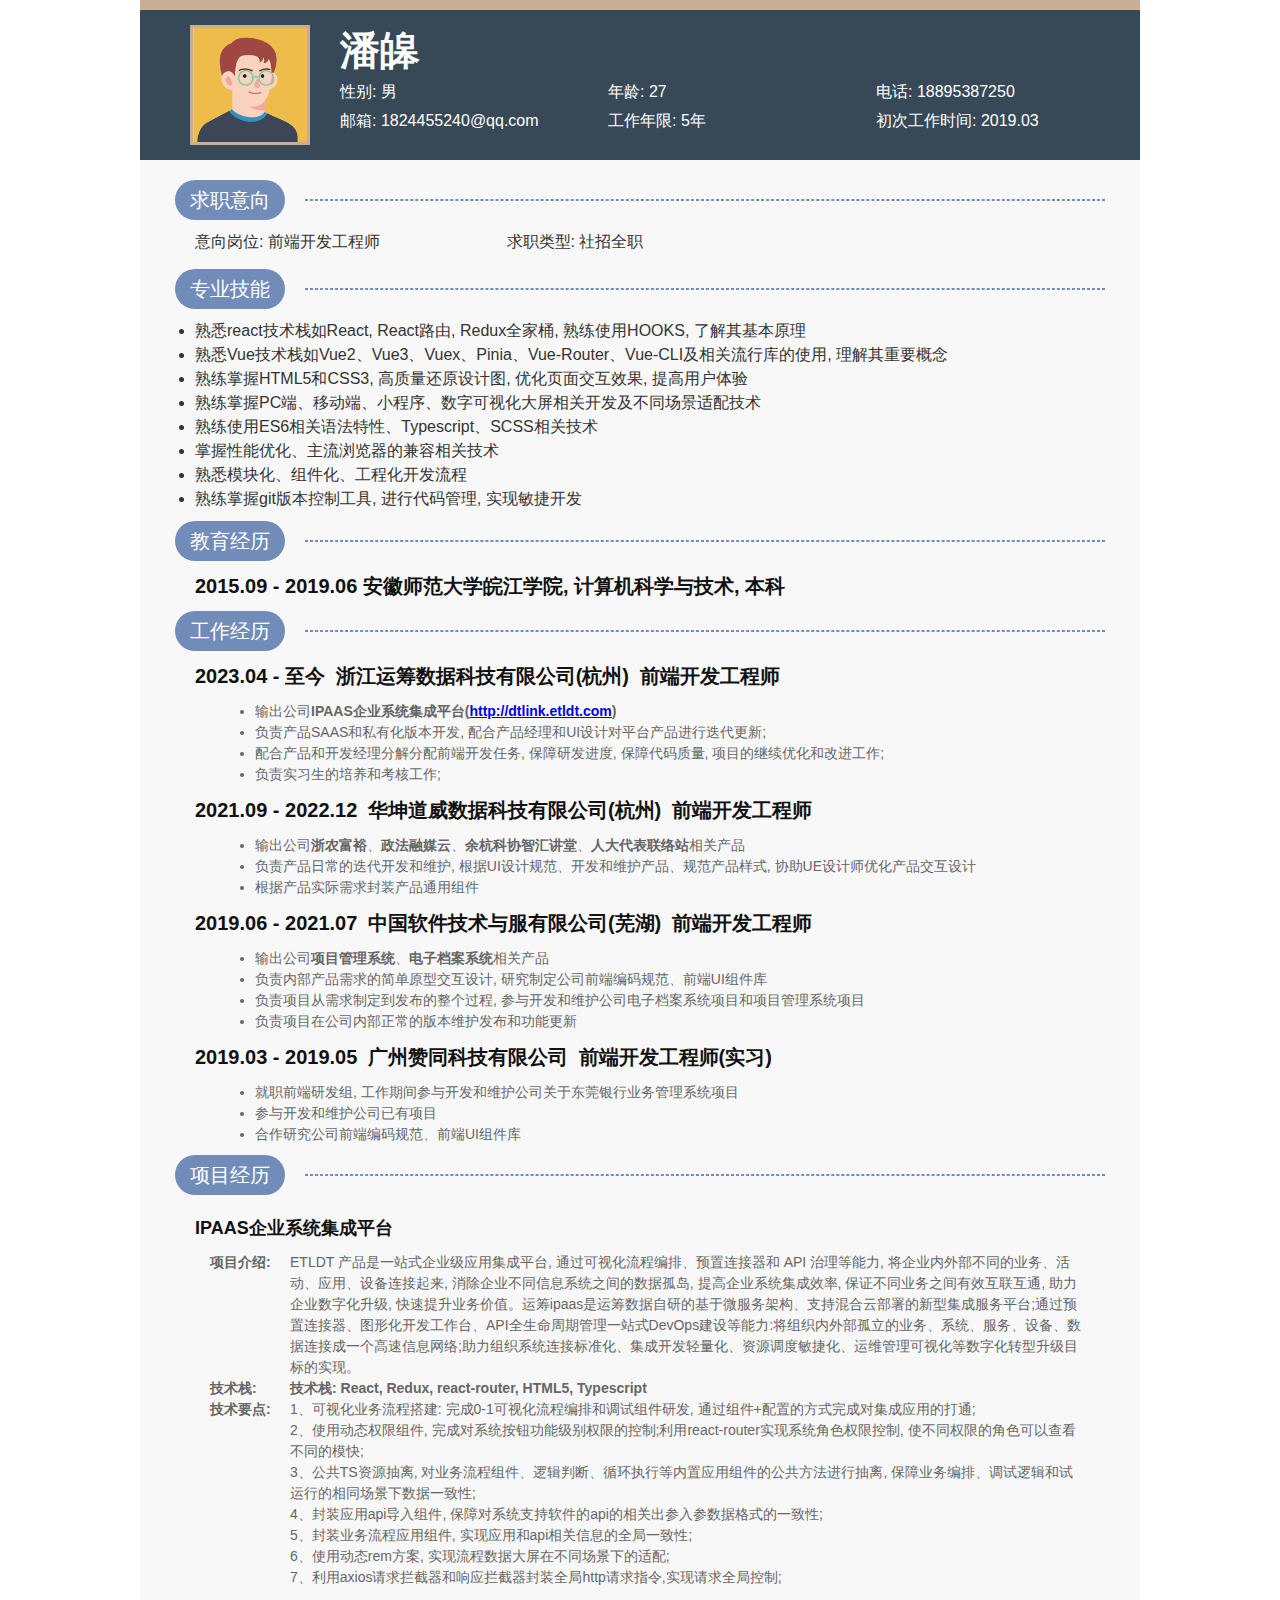
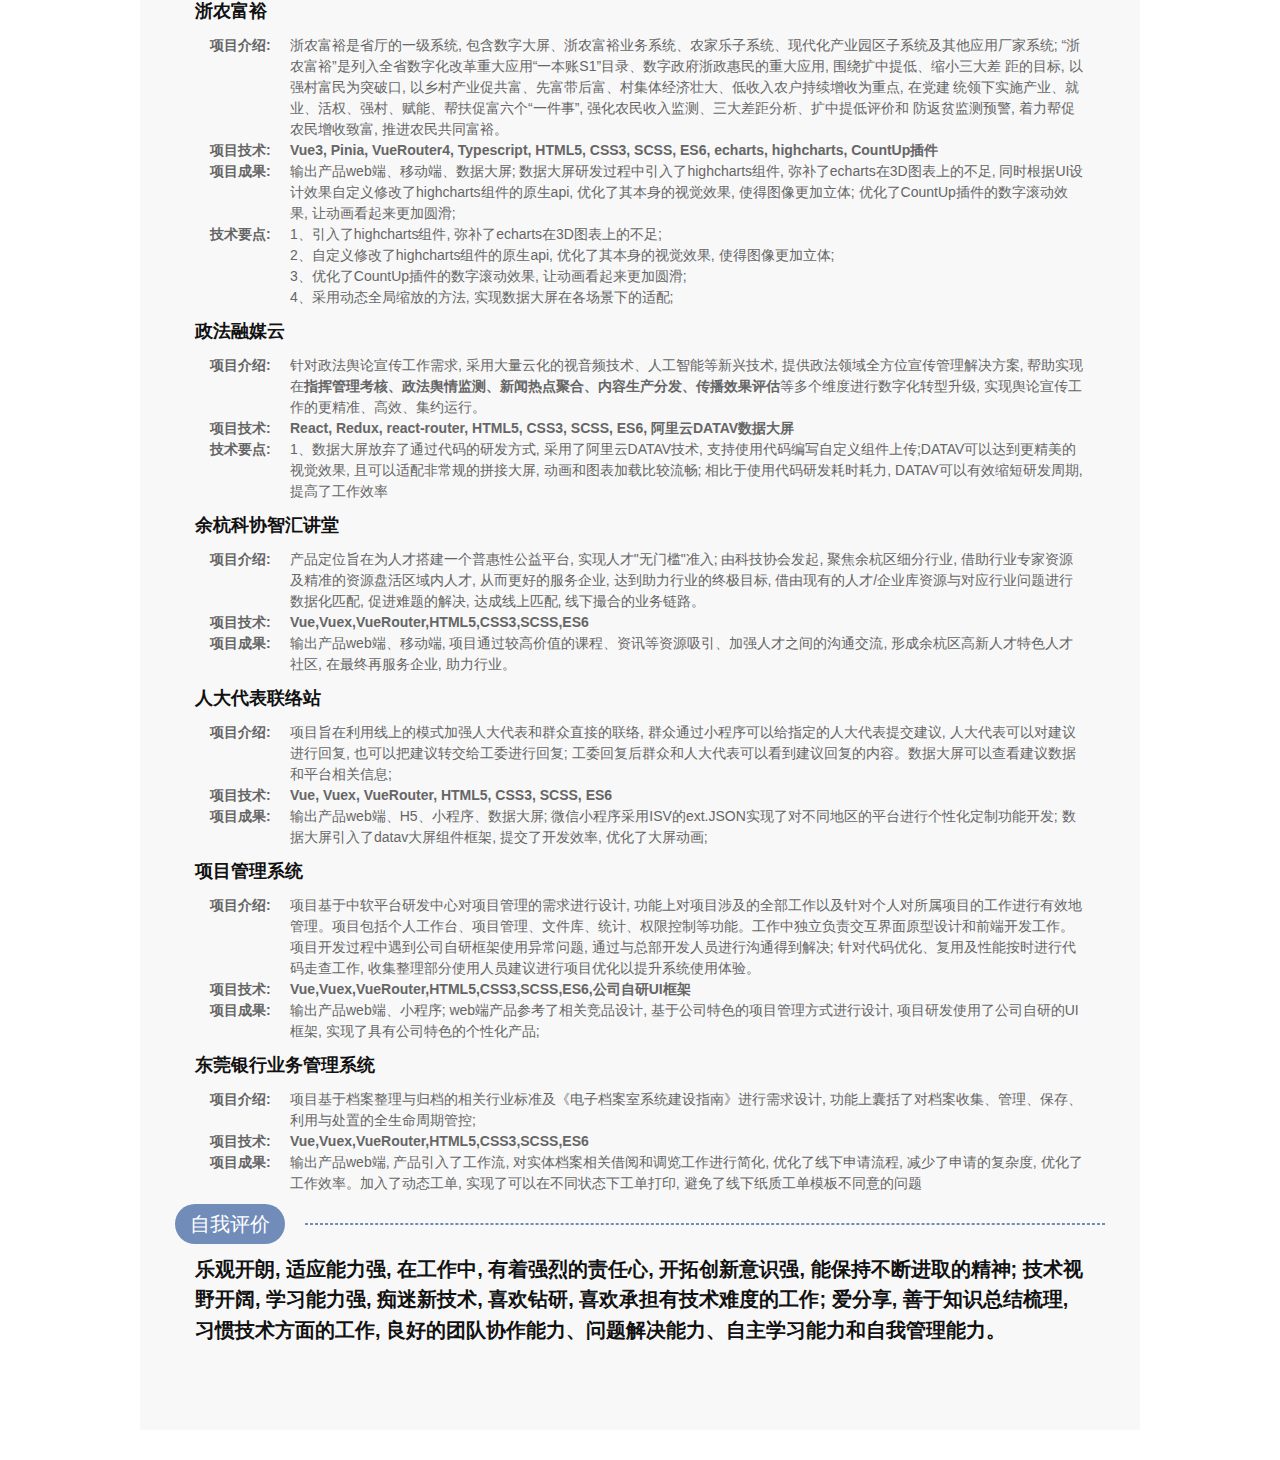
==== react.html @ ef7d13a5 "简历修改" ====
<!--
 * @Author: pckinghao 1824455240@qq.com
 * @Date: 2022-11-08 16:19:52
 * @LastEditors: pckinghao 1824455240@qq.com
 * @LastEditTime: 2024-02-26 15:59:13
 * @FilePath: \Resume\index.html
 * @Description: 这是默认设置,请设置`customMade`, 打开koroFileHeader查看配置 进行设置: https://github.com/OBKoro1/koro1FileHeader/wiki/%E9%85%8D%E7%BD%AE
-->
<!DOCTYPE html>
<html lang="en">

<head>
  <meta charset="UTF-8">
  <meta name="viewport" content="width=device-width, initial-scale=1.0">
  <meta http-equiv="X-UA-Compatible" content="ie=edge">
  <title>潘皞-前端-本科-5年-计算机科学与技术</title>
  <link rel="stylesheet" href="react.css">
  <link rel="stylesheet" href="https://at.alicdn.com/t/c/font_1466709_0gerwmd848k.css">
  <style>
    @media print {
      * {
        font: 16px/1.5 SimSun, STKaiti, "Microsoft YaHei", SimHei, Helvetica, Arial;
      }
      .wrapper {
        margin: 0;
      }
      li strong {
        color: rgb(0, 0, 0);
        /* font-weight: bolder; */
      }
    }
  </style>
</head>

<body>
  <div class="wrapper layout clearfix">
    <div class="userInfo">
      <div class="block-golden"></div>
      <div class="block-darkblue">
        <div class="block-darkblue-name">潘皞</div>
        <div class="block-darkblue-info">
          <div>性别: 男</div>
          <div>年龄: 27</div>
          <div>电话: 18895387250</div>
          <div>邮箱: 1824455240@qq.com</div>
          <div>工作年限: 5年</div>
          <div>初次工作时间: 2019.03</div>
        </div>
      </div>
      <img src="img/图片.png" alt="">
    </div>
    <div class="resume-body">
      <div class="job-intention">
        <div class="header-title"><span class="iconfont icon-yixiangxueyuan"> 求职意向 </span><span class="dashed"></span></div>
        <div class="job-info resume-body-pd">
          <div>意向岗位: 前端开发工程师</div>
          <div>求职类型: 社招全职</div>
          <div></div>
        </div>
      </div>
      <div class="skills">
        <div class="header-title"><span class="iconfont icon-gongju"> 专业技能 </span><span class="dashed"></span></div>
        <div class="resume-body-pd">
          <li>熟悉react技术栈如React, React路由, Redux全家桶, 熟练使用HOOKS, 了解其基本原理</li>
          <li>熟悉Vue技术栈如Vue2、Vue3、Vuex、Pinia、Vue-Router、Vue-CLI及相关流行库的使用, 理解其重要概念</li>
          <li>熟练掌握HTML5和CSS3, 高质量还原设计图, 优化页面交互效果, 提高用户体验</li>
          <li>熟练掌握PC端、移动端、小程序、数字可视化大屏相关开发及不同场景适配技术</li>
          <li>熟练使用ES6相关语法特性、Typescript、SCSS相关技术</li>
          <li>掌握性能优化、主流浏览器的兼容相关技术</li>
          <li>熟悉模块化、组件化、工程化开发流程</li>
          <li>熟练掌握git版本控制工具, 进行代码管理, 实现敏捷开发</li>
        </div>
      </div>
      <div class="educational">
        <div class="header-title"><span class="iconfont icon-education"> 教育经历 </span><span class="dashed"></span></div>
        <div class="school resume-body-pd">
          <h3><strong>2015.09 - 2019.06  安徽师范大学皖江学院, 计算机科学与技术, 本科</strong></h3>
        </div>
      </div>
      <div class="work">
        <div class="header-title"><span class="iconfont icon-gongzuo"> 工作经历 </span><span class="dashed"></span></div>
        <div class="work-list resume-body-pd">
          <div>
            <h3><strong>
              <span>2023.04 - 至今
              </span>
              <span>浙江运筹数据科技有限公司(杭州)</span>
              <span>前端开发工程师</span>
            </strong></h3>
            <div class="list-item">
              <ul>
                <li>输出公司<strong>IPAAS企业系统集成平台(<a href="http://dtlink.etldt.com">http://dtlink.etldt.com</a>)</strong></li>
                <li>负责产品SAAS和私有化版本开发, 配合产品经理和UI设计对平台产品进行迭代更新;</li>
                <li>配合产品和开发经理分解分配前端开发任务, 保障研发进度, 保障代码质量, 项目的继续优化和改进工作;</li>
                <li>负责实习生的培养和考核工作;</li>
              </ul>
            </div>
          </div>
          <div>
            <h3><strong>
              <span>2021.09 - 2022.12</span>
              <span>华坤道威数据科技有限公司(杭州)</span>
              <span>前端开发工程师</span>
            </strong></h3>
            <div class="list-item">
              <ul>
                <li>输出公司<strong>浙农富裕</strong>、<strong>政法融媒云</strong>、<strong>余杭科协智汇讲堂</strong>、<strong>人大代表联络站</strong>相关产品</li>
                <li>负责产品日常的迭代开发和维护, 根据UI设计规范、开发和维护产品、规范产品样式, 协助UE设计师优化产品交互设计</li>
                <li>根据产品实际需求封装产品通用组件</li>
              </ul>
            </div>
          </div>
          <div>
            <h3><strong>
              <span>2019.06 - 2021.07</span>
              <span>中国软件技术与服有限公司(芜湖)</span>
              <span>前端开发工程师</span>
            </strong></h3>
            <div class="list-item">
              <ul>
                <li>输出公司<strong>项目管理系统</strong>、<strong>电子档案系统</strong>相关产品</li>
                <li>负责内部产品需求的简单原型交互设计, 研究制定公司前端编码规范、前端UI组件库</li>
                <li>负责项目从需求制定到发布的整个过程, 参与开发和维护公司电子档案系统项目和项目管理系统项目</li>
                <li>负责项目在公司内部正常的版本维护发布和功能更新</li>
              </ul>
            </div>
          </div>
          <div>
            <h3><strong>
              <span>2019.03 - 2019.05</span>
              <span>广州赞同科技有限公司</span>
              <span>前端开发工程师(实习)</span>
            </strong></h3>
            <div class="list-item">
              <ul>
                <li>就职前端研发组, 工作期间参与开发和维护公司关于东莞银行业务管理系统项目</li>
                <li>参与开发和维护公司已有项目</li>
                <li>合作研究公司前端编码规范、前端UI组件库</li>
              </ul>
            </div>
          </div>
        </div>
      </div>
      <div class="projects">
        <div class="header-title"><span class="iconfont icon-xiangmu"> 项目经历 </span><span class="dashed"></span></div>
        <div class="projects-list resume-body-pd">
          <div class="list-item">
            <div>
              <h4>IPAAS企业系统集成平台</h4>
              <ul>
                <li>
                  <div class="list-item-header"><strong>项目介绍:  </strong></div>
                  <div>
                    ETLDT 产品是一站式企业级应用集成平台, 通过可视化流程编排、预置连接器和 API 治理等能力, 将企业内外部不同的业务、活动、应用、设备连接起来, 消除企业不同信息系统之间的数据孤岛, 提高企业系统集成效率, 保证不同业务之间有效互联互通, 助力企业数字化升级, 快速提升业务价值。运筹ipaas是运筹数据自研的基于微服务架构、支持混合云部署的新型集成服务平台;通过预置连接器、图形化开发工作台、API全生命周期管理一站式DevOps建设等能力:将组织内外部孤立的业务、系统、服务、设备、数据连接成一个高速信息网络;助力组织系统连接标准化、集成开发轻量化、资源调度敏捷化、运维管理可视化等数字化转型升级目标的实现。
                  </div>
                </li>
                <li>
                  <div class="list-item-header"><strong>技术栈:  </strong></div>
                  <div><strong>技术栈:  React, Redux, react-router, HTML5, Typescript</strong></div>
                </li>
                <li>
                  <div class="list-item-header"><strong>技术要点:  </strong></div>
                  <div>
                    1、可视化业务流程搭建: 完成0-1可视化流程编排和调试组件研发, 通过组件+配置的方式完成对集成应用的打通; 
                    <br />
                    2、使用动态权限组件, 完成对系统按钮功能级别权限的控制;利用react-router实现系统角色权限控制, 使不同权限的角色可以查看不同的模快;
                    <br />
                    3、公共TS资源抽离, 对业务流程组件、逻辑判断、循环执行等内置应用组件的公共方法进行抽离, 保障业务编排、调试逻辑和试运行的相同场景下数据一致性;
                    <br />
                    4、封装应用api导入组件, 保障对系统支持软件的api的相关出参入参数据格式的一致性;
                    <br />
                    5、封装业务流程应用组件, 实现应用和api相关信息的全局一致性;
                    <br />
                    6、使用动态rem方案, 实现流程数据大屏在不同场景下的适配;
                    <br />
                    7、利用axios请求拦截器和响应拦截器封装全局http请求指令,实现请求全局控制;
                  </div>
                </li>
              </ul>
            </div>
            <div>
              <h4>浙农富裕</h4>
              <ul>
                <li>
                  <div class="list-item-header"><strong>项目介绍:  </strong></div>
                  <div>浙农富裕是省厅的一级系统, 包含数字大屏、浙农富裕业务系统、农家乐子系统、现代化产业园区子系统及其他应用厂家系统; “浙农富裕”是列入全省数字化改革重大应用“一本账S1”目录、数字政府浙政惠民的重大应用, 围绕扩中提低、缩小三大差 距的目标, 以强村富民为突破口, 以乡村产业促共富、先富带后富、村集体经济壮大、低收入农户持续增收为重点, 在党建 统领下实施产业、就业、活权、强村、赋能、帮扶促富六个“一件事”, 强化农民收入监测、三大差距分析、扩中提低评价和 防返贫监测预警, 着力帮促农民增收致富, 推进农民共同富裕。</div>
                </li>
                <li>
                  <div class="list-item-header"><strong>项目技术:  </strong></div>
                  <div><strong>Vue3, Pinia, VueRouter4, Typescript, HTML5, CSS3, SCSS, ES6, echarts, highcharts, CountUp插件</strong></div>
                </li>
                <li>
                  <div class="list-item-header"><strong>项目成果:  </strong></div>
                  <div>输出产品web端、移动端、数据大屏; 数据大屏研发过程中引入了highcharts组件, 弥补了echarts在3D图表上的不足, 同时根据UI设计效果自定义修改了highcharts组件的原生api, 优化了其本身的视觉效果, 使得图像更加立体; 优化了CountUp插件的数字滚动效果, 让动画看起来更加圆滑; </div>
                </li>
                <li>
                  <div class="list-item-header"><strong>技术要点:  </strong></div>
                  <div>
                    1、引入了highcharts组件, 弥补了echarts在3D图表上的不足;
                    <br />
                    2、自定义修改了highcharts组件的原生api, 优化了其本身的视觉效果, 使得图像更加立体;
                    <br />
                    3、优化了CountUp插件的数字滚动效果, 让动画看起来更加圆滑;
                    <br />
                    4、采用动态全局缩放的方法, 实现数据大屏在各场景下的适配;
                  </div>
                </li>
              </ul>
            </div>
            <div>
              <h4>政法融媒云</h4>
              <ul>
                <li>
                  <div class="list-item-header"><strong>项目介绍:  </strong></div>
                  <div>针对政法舆论宣传工作需求, 采用大量云化的视音频技术、人工智能等新兴技术, 提供政法领域全方位宣传管理解决方案, 帮助实现在<strong>指挥管理考核、政法舆情监测、新闻热点聚合、内容生产分发、传播效果评估</strong>等多个维度进行数字化转型升级, 实现舆论宣传工作的更精准、高效、集约运行。</div>
                </li>
                <li>
                  <div class="list-item-header"><strong>项目技术:  </strong></div>
                  <div><strong>React, Redux, react-router, HTML5, CSS3, SCSS, ES6, 阿里云DATAV数据大屏</strong></div>
                </li>
                <li>
                  <div class="list-item-header"><strong>技术要点:  </strong></div>
                  <div>
                    1、数据大屏放弃了通过代码的研发方式, 采用了阿里云DATAV技术, 支持使用代码编写自定义组件上传;DATAV可以达到更精美的视觉效果, 且可以适配非常规的拼接大屏, 动画和图表加载比较流畅; 相比于使用代码研发耗时耗力, DATAV可以有效缩短研发周期, 提高了工作效率
                  </div>
                </li>
              </ul>
            </div>
            <div>
              <h4>余杭科协智汇讲堂</h4>
              <ul>
                <li>
                  <div class="list-item-header"><strong>项目介绍:  </strong></div>
                  <div>产品定位旨在为人才搭建一个普惠性公益平台, 实现人才"无门槛"准入; 由科技协会发起, 聚焦余杭区细分行业, 借助行业专家资源及精准的资源盘活区域内人才, 从而更好的服务企业, 达到助力行业的终极目标, 借由现有的人才/企业库资源与对应行业问题进行数据化匹配, 促进难题的解决, 达成线上匹配, 线下撮合的业务链路。</div>
                </li>
                <li>
                  <div class="list-item-header"><strong>项目技术:  </strong></div>
                  <div><strong>Vue,Vuex,VueRouter,HTML5,CSS3,SCSS,ES6</strong></div>
                </li>
                <li>
                  <div class="list-item-header"><strong>项目成果:  </strong></div>
                  <div>输出产品web端、移动端, 项目通过较高价值的课程、资讯等资源吸引、加强人才之间的沟通交流, 形成余杭区高新人才特色人才社区, 在最终再服务企业, 助力行业。</div>
                </li>
              </ul>
            </div>
            <div>
              <h4>人大代表联络站</h4>
              <ul>
                <li>
                  <div class="list-item-header"><strong>项目介绍:  </strong></div>
                  <div>项目旨在利用线上的模式加强人大代表和群众直接的联络, 群众通过小程序可以给指定的人大代表提交建议, 人大代表可以对建议进行回复, 也可以把建议转交给工委进行回复; 工委回复后群众和人大代表可以看到建议回复的内容。数据大屏可以查看建议数据和平台相关信息; </div>
                </li>
                <li>
                  <div class="list-item-header"><strong>项目技术:  </strong></div>
                  <div><strong>Vue, Vuex, VueRouter, HTML5, CSS3, SCSS, ES6</strong></div>
                </li>
                <li>
                  <div class="list-item-header"><strong>项目成果:  </strong></div>
                  <div>输出产品web端、H5、小程序、数据大屏; 微信小程序采用ISV的ext.JSON实现了对不同地区的平台进行个性化定制功能开发; 数据大屏引入了datav大屏组件框架, 提交了开发效率, 优化了大屏动画; </div>
                </li>
              </ul>
            </div>
            <div>
              <h4>项目管理系统</h4>
              <ul>
                <li>
                  <div class="list-item-header"><strong>项目介绍:  </strong></div>
                  <div>项目基于中软平台研发中心对项目管理的需求进行设计, 功能上对项目涉及的全部工作以及针对个人对所属项目的工作进行有效地管理。项目包括个人工作台、项目管理、文件库、统计、权限控制等功能。工作中独立负责交互界面原型设计和前端开发工作。项目开发过程中遇到公司自研框架使用异常问题, 通过与总部开发人员进行沟通得到解决; 针对代码优化、复用及性能按时进行代码走查工作, 收集整理部分使用人员建议进行项目优化以提升系统使用体验。</div>
                </li>
                <li>
                  <div class="list-item-header"><strong>项目技术:  </strong></div>
                  <div><strong>Vue,Vuex,VueRouter,HTML5,CSS3,SCSS,ES6,公司自研UI框架</strong></div>
                </li>
                <li>
                  <div class="list-item-header"><strong>项目成果:  </strong></div>
                  <div>输出产品web端、小程序; web端产品参考了相关竞品设计, 基于公司特色的项目管理方式进行设计, 项目研发使用了公司自研的UI框架, 实现了具有公司特色的个性化产品; </div>
                </li>
              </ul>
            </div>
            <div>
              <h4>东莞银行业务管理系统
                
              </h4>
              <ul>
                <li>
                  <div class="list-item-header"><strong>项目介绍:  </strong></div>
                  <div>项目基于档案整理与归档的相关行业标准及《电子档案室系统建设指南》进行需求设计, 功能上囊括了对档案收集、管理、保存、利用与处置的全生命周期管控; </div>
                </li>
                <li>
                  <div class="list-item-header"><strong>项目技术:  </strong></div>
                  <div><strong>Vue,Vuex,VueRouter,HTML5,CSS3,SCSS,ES6</strong></div>
                </li>
                <li>
                  <div class="list-item-header"><strong>项目成果:  </strong></div>
                  <div>输出产品web端, 产品引入了工作流, 对实体档案相关借阅和调览工作进行简化, 优化了线下申请流程, 减少了申请的复杂度, 优化了工作效率。加入了动态工单, 实现了可以在不同状态下工单打印, 避免了线下纸质工单模板不同意的问题</div>
                </li>
              </ul>
            </div>
          </div>
        </div>
      </div>
      <div class="selfEvaluation">
        <div class="header-title"><span class="iconfont icon-gangbigongju"> 自我评价 </span><span class="dashed"></span></div>
        <div class="resume-body-pd">
          <h3><strong>乐观开朗, 适应能力强, 在工作中, 有着强烈的责任心, 开拓创新意识强, 能保持不断进取的精神; 技术视野开阔, 学习能力强, 痴迷新技术, 喜欢钻研, 喜欢承担有技术难度的工作; 爱分享, 善于知识总结梳理, 习惯技术方面的工作, 良好的团队协作能力、问题解决能力、自主学习能力和自我管理能力。</strong></h3>
        </div>
      </div>
    </div>
  </div>
</body>

</html>
---- react.css ----
* {
	margin: 0;
	padding: 0;
	box-sizing: border-box;
}

.layout {
	max-width: 1000px;
	margin: 0 auto;
}

.clearfix::after {
	content: "";
	display: block;
	clear: both;
}

:root {
	--bgColor: #374957;
	--capsuleColor: #728cba;
}
body {
	font: 16px/1.5 SimSun, STKaiti, "Microsoft YaHei", SimHei, Helvetica, Arial;
	color: #333;
	/* background: rgb(26, 25, 25); */
}

.wrapper {
	/* margin-top: 10px; */
	margin-bottom: 30px;
	overflow: auto;
}

h3 strong {
	font-size: 20px;
	color: #111;
	font-weight: bold;
}

h4 {
	font-size: 18px;
	color: #111;
	font-weight: bold;
}

/* 头部个人信息 */
.userInfo {
	/* padding-top: 40px; */
	position: relative;
}

.userInfo img {
	position: absolute;
	top: 25px;
	left: 50px;
	width: 120px;
	border: 3px solid #c9ae96;
}

.userInfo .block-golden {
	height: 10px;
	background-color: #c9ae96;
}

.userInfo .block-darkblue {
	height: 150px;
	padding-left: 200px;
	background-color: var(--bgColor);
	color: #fff;
}

.userInfo .block-darkblue .block-darkblue-name {
	padding-top: 10px;
	font-size: 40px;
	font-weight: bold;
}

.userInfo .block-darkblue .block-darkblue-info {
	display: flex;
	justify-content: space-between;
	flex-wrap: wrap;
}

.userInfo .block-darkblue .block-darkblue-info div {
	margin-bottom: 5px;
	width: 33%;
}

.resume-body {
	padding: 20px 35px 75px 35px;
	background-color: #f8f8f8;
}

/* 求职意向 */

.resume-body .job-intention,
.skills,
.educational,
.work,
.projects,
.selfEvaluation {
	margin-bottom: 10px;
}

.resume-body .header-title {
	display: flex;
	align-items: center;
}

.resume-body .header-title .iconfont {
	display: inline-block;
	padding: 5px 15px;
	border-radius: 50px;
	font-size: 20px;
	color: #fff;
	background-color: var(--capsuleColor);
}

.resume-body .header-title .dashed {
	flex: 1;
	margin-left: 20px;
	height: 0;
	border: 1px dashed var(--capsuleColor);
}

.resume-body-pd {
	padding: 10px 20px 0 20px;
}
/* 求职意向 */
.resume-body .job-intention .job-info {
	display: flex;
	justify-content: space-between;
	flex-wrap: wrap;
}

.resume-body .job-intention .job-info div {
	flex: 0 0 auto;
	margin-bottom: 5px;
	width: 30%;
}

/* 工作经历 */
.resume-body .work .work-list span {
	font-size: 20px;
	display: inline-block;
	margin-right: 5px;
}
.resume-body .work .work-list .list-item {
	margin: 10px 0 10px 30px;
}
.resume-body .work .work-list .list-item ul {
	padding-left: 30px;
	font-size: 14px;
	color: #666;
}

/* 项目经历 */
.resume-body .projects .projects-list .list-item {
	margin: 0 0 10px 0px;
}
.resume-body .projects .projects-list .list-item h4 {
	margin-top: 10px;
}
.resume-body .projects .projects-list .list-item ul {
	margin-top: 10px;
	padding-left: 15px;
	list-style-type: circle;
	font-size: 14px;
	color: #666;
}
.resume-body .projects .projects-list .list-item ul li{
	display: flex;
}
.resume-body .projects .projects-list .list-item ul li .list-item-header{
	width: 80px;
	flex-grow: 0;
	flex-shrink: 0;
}
/* 自我评价 */
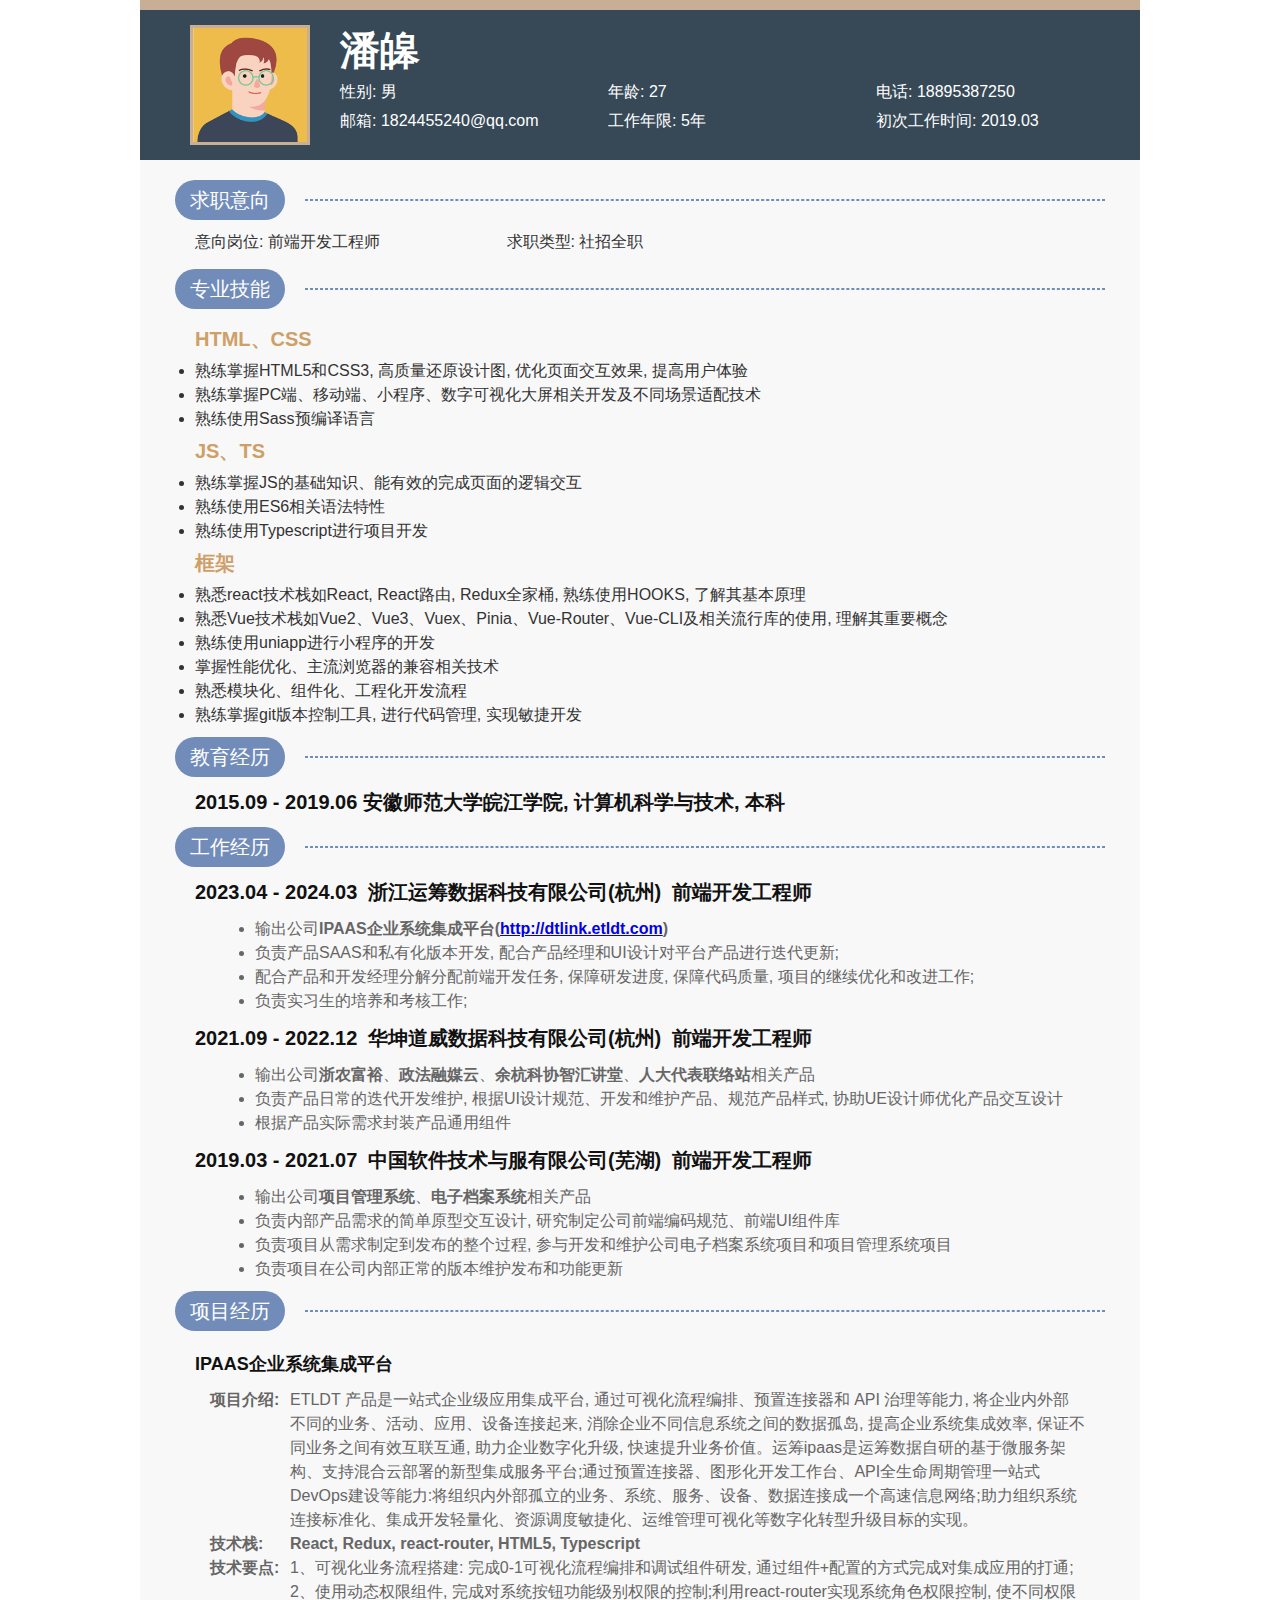
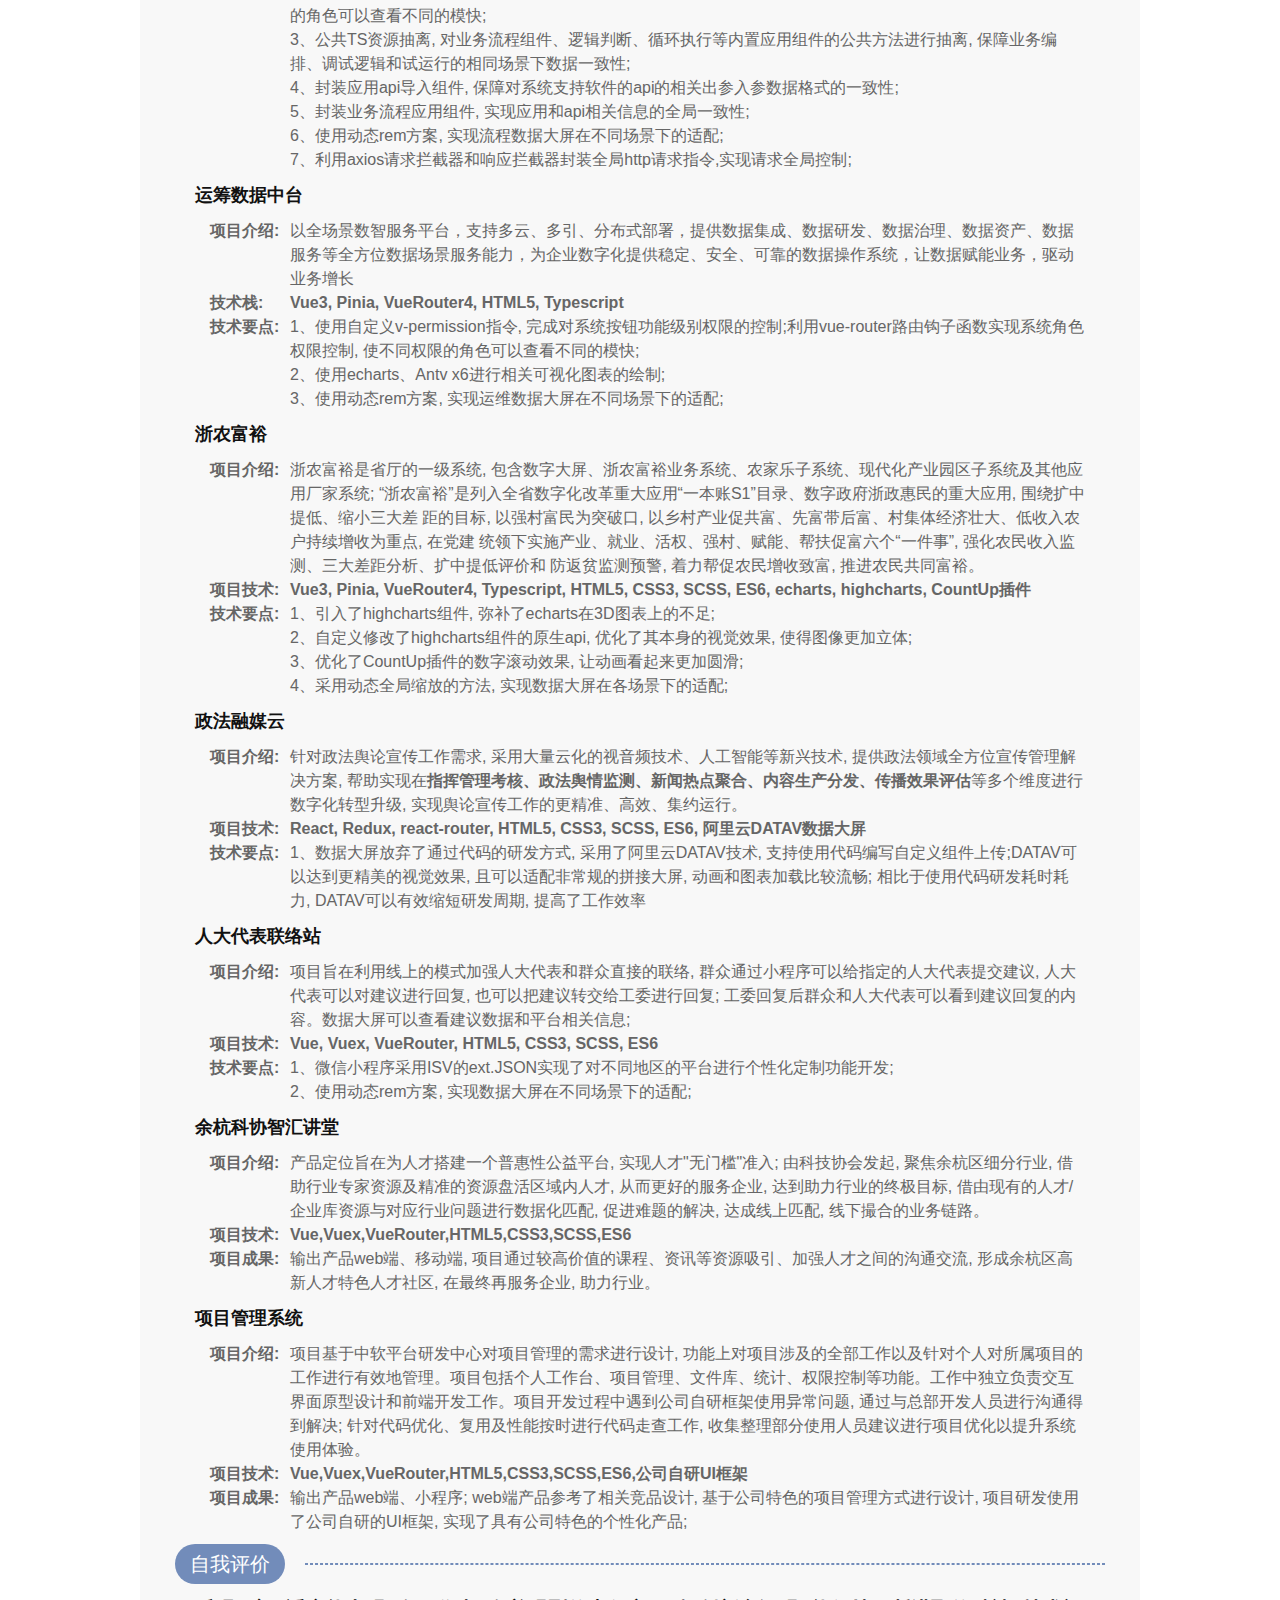
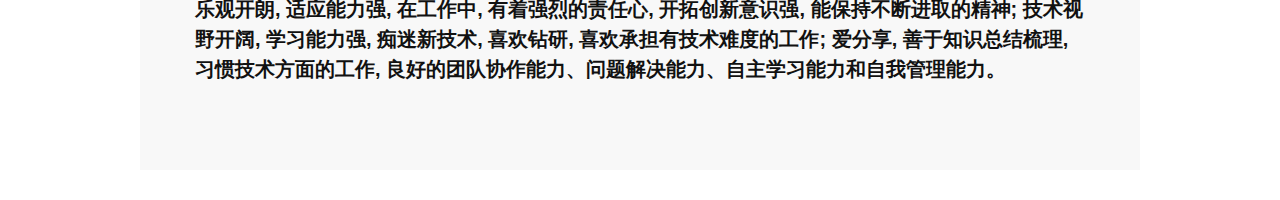
==== commit 6bf77de3: "简历修改" ====
--- a/react.html
+++ b/react.html
@@ -61,11 +61,18 @@
       <div class="skills">
         <div class="header-title"><span class="iconfont icon-gongju"> 专业技能 </span><span class="dashed"></span></div>
         <div class="resume-body-pd">
+          <div class="resume-body-pd-tag">HTML、CSS</div>
+          <li>熟练掌握HTML5和CSS3, 高质量还原设计图, 优化页面交互效果, 提高用户体验</li>
+          <li>熟练掌握PC端、移动端、小程序、数字可视化大屏相关开发及不同场景适配技术</li>
+          <li>熟练使用Sass预编译语言</li>
+          <div class="resume-body-pd-tag">JS、TS</div>
+          <li>熟练掌握JS的基础知识、能有效的完成页面的逻辑交互</li>
+          <li>熟练使用ES6相关语法特性</li>
+          <li>熟练使用Typescript进行项目开发</li>
+          <div class="resume-body-pd-tag">框架</div>
           <li>熟悉react技术栈如React, React路由, Redux全家桶, 熟练使用HOOKS, 了解其基本原理</li>
           <li>熟悉Vue技术栈如Vue2、Vue3、Vuex、Pinia、Vue-Router、Vue-CLI及相关流行库的使用, 理解其重要概念</li>
-          <li>熟练掌握HTML5和CSS3, 高质量还原设计图, 优化页面交互效果, 提高用户体验</li>
-          <li>熟练掌握PC端、移动端、小程序、数字可视化大屏相关开发及不同场景适配技术</li>
-          <li>熟练使用ES6相关语法特性、Typescript、SCSS相关技术</li>
+          <li>熟练使用uniapp进行小程序的开发</li>
           <li>掌握性能优化、主流浏览器的兼容相关技术</li>
           <li>熟悉模块化、组件化、工程化开发流程</li>
           <li>熟练掌握git版本控制工具, 进行代码管理, 实现敏捷开发</li>
@@ -82,7 +89,7 @@
         <div class="work-list resume-body-pd">
           <div>
             <h3><strong>
-              <span>2023.04 - 至今
+              <span>2023.04 - 2024.03
               </span>
               <span>浙江运筹数据科技有限公司(杭州)</span>
               <span>前端开发工程师</span>
@@ -105,14 +112,14 @@
             <div class="list-item">
               <ul>
                 <li>输出公司<strong>浙农富裕</strong>、<strong>政法融媒云</strong>、<strong>余杭科协智汇讲堂</strong>、<strong>人大代表联络站</strong>相关产品</li>
-                <li>负责产品日常的迭代开发和维护, 根据UI设计规范、开发和维护产品、规范产品样式, 协助UE设计师优化产品交互设计</li>
+                <li>负责产品日常的迭代开发维护, 根据UI设计规范、开发和维护产品、规范产品样式, 协助UE设计师优化产品交互设计</li>
                 <li>根据产品实际需求封装产品通用组件</li>
               </ul>
             </div>
           </div>
           <div>
             <h3><strong>
-              <span>2019.06 - 2021.07</span>
+              <span>2019.03 - 2021.07</span>
               <span>中国软件技术与服有限公司(芜湖)</span>
               <span>前端开发工程师</span>
             </strong></h3>
@@ -125,7 +132,7 @@
               </ul>
             </div>
           </div>
-          <div>
+          <!-- <div>
             <h3><strong>
               <span>2019.03 - 2019.05</span>
               <span>广州赞同科技有限公司</span>
@@ -138,7 +145,7 @@
                 <li>合作研究公司前端编码规范、前端UI组件库</li>
               </ul>
             </div>
-          </div>
+          </div> -->
         </div>
       </div>
       <div class="projects">
@@ -156,7 +163,7 @@
                 </li>
                 <li>
                   <div class="list-item-header"><strong>技术栈:  </strong></div>
-                  <div><strong>技术栈:  React, Redux, react-router, HTML5, Typescript</strong></div>
+                  <div><strong>React, Redux, react-router, HTML5, Typescript</strong></div>
                 </li>
                 <li>
                   <div class="list-item-header"><strong>技术要点:  </strong></div>
@@ -179,6 +186,30 @@
               </ul>
             </div>
             <div>
+              <h4>运筹数据中台</h4>
+              <ul>
+                <li>
+                  <div class="list-item-header"><strong>项目介绍:  </strong></div>
+                  <div>以全场景数智服务平台，支持多云、多引、分布式部署，提供数据集成、数据研发、数据治理、数据资产、数据服务等全方位数据场景服务能力，为企业数字化提供稳定、安全、可靠的数据操作系统，让数据赋能业务，驱动业务增长
+                  </div>
+                </li>
+                <li>
+                  <div class="list-item-header"><strong>技术栈:  </strong></div>
+                  <div><strong>Vue3, Pinia, VueRouter4, HTML5, Typescript</strong></div>
+                </li>
+                <li>
+                  <div class="list-item-header"><strong>技术要点:  </strong></div>
+                  <div>
+                    1、使用自定义v-permission指令, 完成对系统按钮功能级别权限的控制;利用vue-router路由钩子函数实现系统角色权限控制, 使不同权限的角色可以查看不同的模快;
+                    <br />
+                    2、使用echarts、Antv x6进行相关可视化图表的绘制;
+                    <br />
+                    3、使用动态rem方案, 实现运维数据大屏在不同场景下的适配;
+                  </div>
+                </li>
+              </ul>
+            </div>
+            <div>
               <h4>浙农富裕</h4>
               <ul>
                 <li>
@@ -190,10 +221,6 @@
                   <div><strong>Vue3, Pinia, VueRouter4, Typescript, HTML5, CSS3, SCSS, ES6, echarts, highcharts, CountUp插件</strong></div>
                 </li>
                 <li>
-                  <div class="list-item-header"><strong>项目成果:  </strong></div>
-                  <div>输出产品web端、移动端、数据大屏; 数据大屏研发过程中引入了highcharts组件, 弥补了echarts在3D图表上的不足, 同时根据UI设计效果自定义修改了highcharts组件的原生api, 优化了其本身的视觉效果, 使得图像更加立体; 优化了CountUp插件的数字滚动效果, 让动画看起来更加圆滑; </div>
-                </li>
-                <li>
                   <div class="list-item-header"><strong>技术要点:  </strong></div>
                   <div>
                     1、引入了highcharts组件, 弥补了echarts在3D图表上的不足;
@@ -222,6 +249,27 @@
                   <div class="list-item-header"><strong>技术要点:  </strong></div>
                   <div>
                     1、数据大屏放弃了通过代码的研发方式, 采用了阿里云DATAV技术, 支持使用代码编写自定义组件上传;DATAV可以达到更精美的视觉效果, 且可以适配非常规的拼接大屏, 动画和图表加载比较流畅; 相比于使用代码研发耗时耗力, DATAV可以有效缩短研发周期, 提高了工作效率
+                  </div>
+                </li>
+              </ul>
+            </div>
+            <div>
+              <h4>人大代表联络站</h4>
+              <ul>
+                <li>
+                  <div class="list-item-header"><strong>项目介绍:  </strong></div>
+                  <div>项目旨在利用线上的模式加强人大代表和群众直接的联络, 群众通过小程序可以给指定的人大代表提交建议, 人大代表可以对建议进行回复, 也可以把建议转交给工委进行回复; 工委回复后群众和人大代表可以看到建议回复的内容。数据大屏可以查看建议数据和平台相关信息; </div>
+                </li>
+                <li>
+                  <div class="list-item-header"><strong>项目技术:  </strong></div>
+                  <div><strong>Vue, Vuex, VueRouter, HTML5, CSS3, SCSS, ES6</strong></div>
+                </li>
+                <li>
+                  <div class="list-item-header"><strong>技术要点:  </strong></div>
+                  <div>
+                    1、微信小程序采用ISV的ext.JSON实现了对不同地区的平台进行个性化定制功能开发;
+                    <br />
+                    2、使用动态rem方案, 实现数据大屏在不同场景下的适配;
                   </div>
                 </li>
               </ul>
@@ -244,23 +292,6 @@
               </ul>
             </div>
             <div>
-              <h4>人大代表联络站</h4>
-              <ul>
-                <li>
-                  <div class="list-item-header"><strong>项目介绍:  </strong></div>
-                  <div>项目旨在利用线上的模式加强人大代表和群众直接的联络, 群众通过小程序可以给指定的人大代表提交建议, 人大代表可以对建议进行回复, 也可以把建议转交给工委进行回复; 工委回复后群众和人大代表可以看到建议回复的内容。数据大屏可以查看建议数据和平台相关信息; </div>
-                </li>
-                <li>
-                  <div class="list-item-header"><strong>项目技术:  </strong></div>
-                  <div><strong>Vue, Vuex, VueRouter, HTML5, CSS3, SCSS, ES6</strong></div>
-                </li>
-                <li>
-                  <div class="list-item-header"><strong>项目成果:  </strong></div>
-                  <div>输出产品web端、H5、小程序、数据大屏; 微信小程序采用ISV的ext.JSON实现了对不同地区的平台进行个性化定制功能开发; 数据大屏引入了datav大屏组件框架, 提交了开发效率, 优化了大屏动画; </div>
-                </li>
-              </ul>
-            </div>
-            <div>
               <h4>项目管理系统</h4>
               <ul>
                 <li>
@@ -277,7 +308,7 @@
                 </li>
               </ul>
             </div>
-            <div>
+            <!-- <div>
               <h4>东莞银行业务管理系统
                 
               </h4>
@@ -295,7 +326,7 @@
                   <div>输出产品web端, 产品引入了工作流, 对实体档案相关借阅和调览工作进行简化, 优化了线下申请流程, 减少了申请的复杂度, 优化了工作效率。加入了动态工单, 实现了可以在不同状态下工单打印, 避免了线下纸质工单模板不同意的问题</div>
                 </li>
               </ul>
-            </div>
+            </div> -->
           </div>
         </div>
       </div>
--- a/react.css
+++ b/react.css
@@ -126,6 +126,12 @@
 .resume-body-pd {
 	padding: 10px 20px 0 20px;
 }
+.resume-body-pd-tag {
+	padding: 5px 0;
+	font-size: 20px;
+	font-weight: bold;
+	color: #ce9f67;
+}
 /* 求职意向 */
 .resume-body .job-intention .job-info {
 	display: flex;
@@ -150,7 +156,7 @@
 }
 .resume-body .work .work-list .list-item ul {
 	padding-left: 30px;
-	font-size: 14px;
+	font-size: 16px;
 	color: #666;
 }
 
@@ -165,7 +171,7 @@
 	margin-top: 10px;
 	padding-left: 15px;
 	list-style-type: circle;
-	font-size: 14px;
+	font-size: 16px;
 	color: #666;
 }
 .resume-body .projects .projects-list .list-item ul li{
